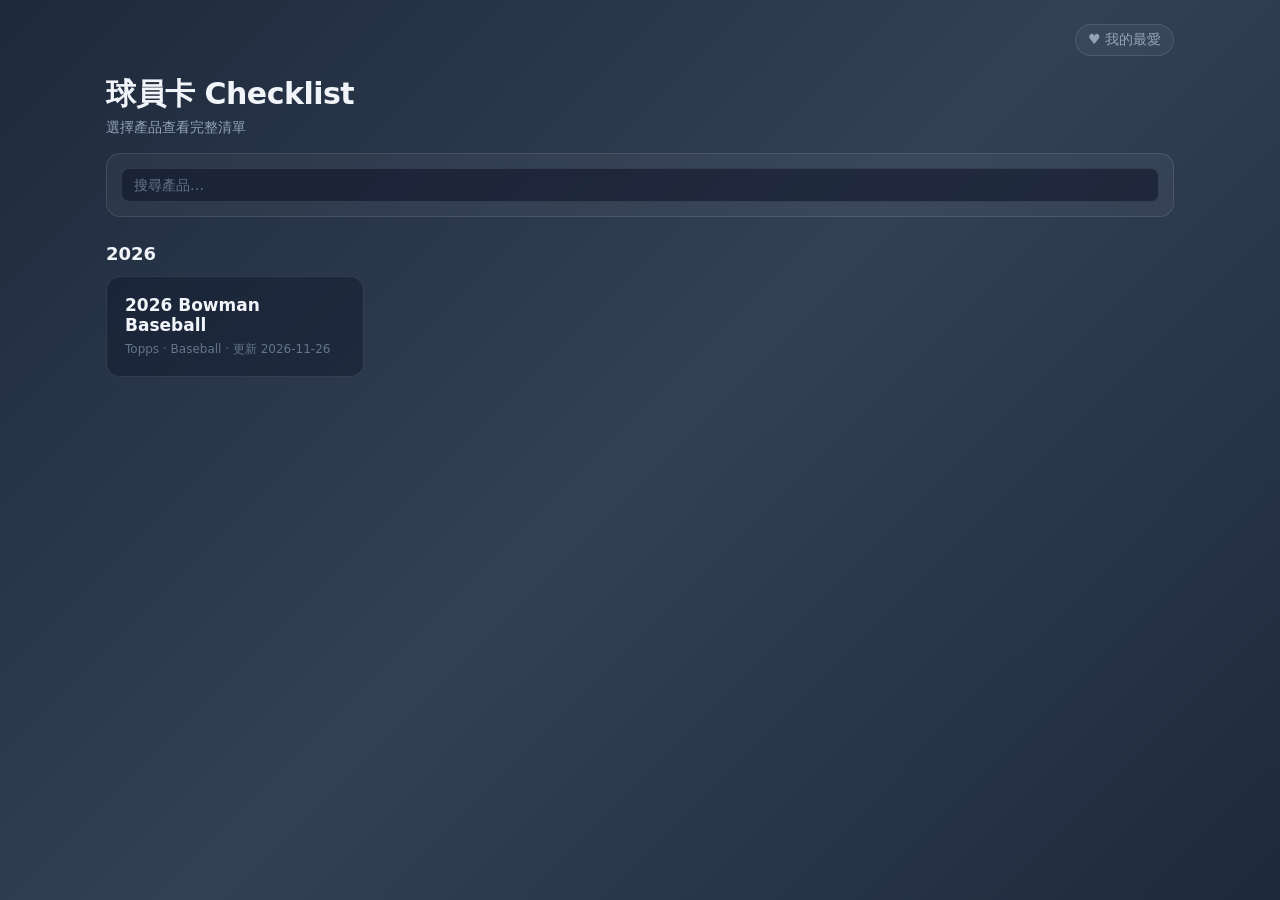
==== site/index.html @ 206b9f73 "Card checklist site and data Co-Authored-By: Claude Opus 5.5 <noreply@anthropic.com>" ====
<!DOCTYPE html>
<html lang="zh-TW">
<head>
<meta charset="UTF-8">
<meta name="viewport" content="width=device-width, initial-scale=1.0">
<title>Card Checklists</title>
<link rel="stylesheet" href="assets/app.css">
</head>
<body>
<div class="wrap">
  <nav class="topnav"><span class="sp"></span><a class="pill-link" href="favorites.html">♥ 我的最愛 <span id="favcount"></span></a></nav>
  <h1>球員卡 Checklist</h1>
  <div class="sub">選擇產品查看完整清單</div>
  <div class="panel"><input id="search" class="input" type="search" placeholder="搜尋產品…" style="width:100%"></div>
  <div id="list"></div>
</div>
<script src="assets/common.js"></script>
<script>
let PRODUCTS = [];
const $ = id => document.getElementById(id);
function render() {
  const q = playerKey($("search").value);
  const list = PRODUCTS.filter(p => playerKey(p.name + " " + (p.brand || "") + " " + (p.sport || "")).includes(q));
  const years = [...new Set(list.map(p => p.year))].sort((a, b) => b - a);
  $("list").innerHTML = list.length ? years.map(y => `<div class="section-title">${esc(y)}</div><div class="grid">${
    list.filter(p => p.year === y).map(p => `<a class="prod" href="checklist.html?p=${encodeURIComponent(p.slug)}">
      <h3>${esc(p.name)}</h3><p>${esc([p.brand, p.sport].filter(Boolean).join(" · "))}${p.updated ? " · 更新 " + esc(p.updated) : ""}</p></a>`).join("")
  }</div>`).join("") : `<div class="empty">沒有符合的產品</div>`;
}
function favCount() {
  const n = Object.keys(Fav.data.cards).length + Object.keys(Fav.data.players).length;
  $("favcount").textContent = n ? `(${n})` : "";
}
window.onFavsChanged = favCount;
$("search").addEventListener("input", render);
(async () => {
  favCount();
  try { PRODUCTS = (await loadJSON("products.json")).products; render(); }
  catch (e) { $("list").innerHTML = `<div class="empty">無法載入產品清單：${esc(e.message)}</div>`; }
})();
</script>
</body>
</html>
---- site/assets/app.css ----
:root {
  --bg1: #1e293b; --bg2: #334155;
  --text: #f1f5f9; --muted: #94a3b8; --dim: #64748b;
  --line: rgba(255,255,255,0.1); --panel: rgba(255,255,255,0.04);
  --accent: #6366f1; --rc: #f59e0b; --fav: #f43f5e; --star: #facc15;
}
* { margin: 0; padding: 0; box-sizing: border-box; }
body {
  font-family: -apple-system, BlinkMacSystemFont, 'Segoe UI', system-ui, sans-serif;
  background: linear-gradient(135deg, var(--bg1) 0%, var(--bg2) 50%, var(--bg1) 100%);
  background-attachment: fixed; min-height: 100vh; color: var(--text);
}
a { color: inherit; text-decoration: none; }
button, input, select { font-family: inherit; }
select option { background: var(--bg1); color: var(--text); }
input::placeholder { color: var(--dim); }
* { scrollbar-width: thin; scrollbar-color: #334155 transparent; }

.wrap { max-width: 1100px; margin: 0 auto; padding: 24px 16px 60px; }
.topnav { display: flex; gap: 8px; align-items: center; margin-bottom: 18px; font-size: 14px; color: var(--muted); flex-wrap: wrap; }
.topnav a:hover { color: var(--text); }
.topnav .sp { flex: 1; }
.pill-link { padding: 6px 12px; border-radius: 999px; border: 1px solid var(--line); background: var(--panel); }

h1 { font-size: 30px; font-weight: 800; letter-spacing: -0.5px; }
.sub { color: var(--muted); font-size: 14px; margin-top: 4px; }

.panel { background: var(--panel); border: 1px solid var(--line); border-radius: 14px; padding: 14px; margin: 16px 0; }
.row { display: flex; gap: 8px; flex-wrap: wrap; align-items: center; }
.row + .row { margin-top: 10px; }

.input, .select {
  background: rgba(15,23,42,0.6); border: 1px solid var(--line); color: var(--text);
  border-radius: 8px; padding: 8px 12px; font-size: 14px;
}
.input { flex: 1; min-width: 180px; }
.input:focus, .select:focus { outline: none; border-color: rgba(99,102,241,0.6); }

.btn {
  padding: 7px 14px; border-radius: 8px; border: 1px solid var(--line); background: var(--bg1);
  color: var(--muted); font-size: 13px; font-weight: 600; cursor: pointer; transition: all .15s;
}
.btn:hover { color: var(--text); }
.btn.on { background: var(--accent); color: #fff; border-color: transparent; }
.btn.on.rc { background: var(--rc); }
.btn.on.fav { background: var(--fav); }
.seg { display: flex; border-radius: 8px; overflow: hidden; border: 1px solid var(--line); }
.seg .btn { border: none; border-radius: 0; }

.pills { display: flex; gap: 6px; overflow-x: auto; padding-bottom: 2px; }
.pill {
  white-space: nowrap; padding: 4px 12px; border-radius: 999px; border: 1px solid var(--line);
  background: transparent; color: var(--muted); font-size: 12px; cursor: pointer;
}
.pill.on { background: rgba(99,102,241,0.25); color: #c7d2fe; border-color: rgba(99,102,241,0.5); }

.count { font-size: 13px; color: var(--dim); margin: 4px 0 12px; }
.count strong { color: var(--muted); }
.linkbtn { margin-left: 10px; padding: 2px 10px; border-radius: 999px; border: 1px solid var(--line); background: var(--panel); color: var(--dim); font-size: 11px; cursor: pointer; }

/* card rows */
.sethead { font-size: 13px; font-weight: 700; color: var(--muted); text-transform: uppercase; letter-spacing: .5px; margin: 18px 0 8px; display: flex; gap: 8px; align-items: baseline; }
.sethead small { color: var(--dim); font-weight: 500; text-transform: none; }
.cards { display: grid; gap: 6px; }
.card {
  display: grid; grid-template-columns: 76px 1fr auto auto; gap: 12px; align-items: center;
  padding: 10px 12px; border-radius: 10px; background: rgba(15,23,42,0.45);
  border: 1px solid var(--line); border-left: 4px solid var(--team, var(--accent));
}
.card.favplayer { box-shadow: inset 0 0 0 1px rgba(250,204,21,0.45); }
.no { font-family: ui-monospace, Consolas, monospace; font-size: 13px; color: var(--muted); overflow-wrap: anywhere; }
.who { min-width: 0; }
.player { font-weight: 650; font-size: 15px; display: flex; gap: 6px; align-items: center; flex-wrap: wrap; }
.meta { font-size: 12px; color: var(--dim); margin-top: 2px; }
.team { display: flex; align-items: center; gap: 6px; font-size: 12px; color: var(--muted); white-space: nowrap; }
.abbr { padding: 2px 7px; border-radius: 5px; font-weight: 700; font-size: 11px; color: #fff; background: var(--team, var(--accent)); }
.badge { font-size: 10px; font-weight: 800; padding: 1px 6px; border-radius: 4px; letter-spacing: .3px; }
.badge.rc { background: var(--rc); color: #1e1b06; }
.badge.first { background: #22d3ee; color: #062a30; }
.btn.on.first { background: #0891b2; }
.badge.tag { background: rgba(255,255,255,0.12); color: var(--muted); }
.icons { display: flex; gap: 2px; }
.icon {
  width: 34px; height: 34px; border-radius: 8px; border: none; background: transparent;
  cursor: pointer; font-size: 18px; line-height: 1; color: var(--dim); display: grid; place-items: center;
}
.icon:hover { background: rgba(255,255,255,0.06); }
.icon.heart.on { color: var(--fav); }
.icon.star.on { color: var(--star); }
.empty { text-align: center; color: var(--dim); padding: 40px 0; }

/* product grid */
.grid { display: grid; grid-template-columns: repeat(auto-fill, minmax(240px, 1fr)); gap: 12px; }
.prod { display: block; padding: 18px; border-radius: 14px; background: rgba(15,23,42,0.45); border: 1px solid var(--line); transition: border-color .15s, transform .15s; }
.prod:hover { border-color: rgba(99,102,241,0.6); transform: translateY(-2px); }
.prod h3 { font-size: 17px; }
.prod p { color: var(--dim); font-size: 12px; margin-top: 6px; }
.section-title { font-size: 18px; font-weight: 700; margin: 26px 0 12px; }

.toast { position: fixed; left: 50%; bottom: 24px; transform: translateX(-50%); background: #0f172a; border: 1px solid var(--line); padding: 10px 16px; border-radius: 10px; font-size: 13px; opacity: 0; transition: opacity .2s; pointer-events: none; }
.toast.show { opacity: 1; }
textarea.input { width: 100%; min-height: 90px; font-family: ui-monospace, Consolas, monospace; font-size: 12px; }

@media (max-width: 640px) {
  .wrap { padding: 16px 12px 48px; }
  h1 { font-size: 22px; }
  .card { grid-template-columns: 1fr auto; grid-template-areas: "who icons" "no team"; gap: 6px 10px; padding: 10px; }
  .card .who { grid-area: who; } .card .icons { grid-area: icons; }
  .card .no { grid-area: no; font-size: 12px; } .card .team { grid-area: team; justify-self: end; }
  .card .team .full { display: none; }
  .select { flex: 1 1 calc(50% - 4px); min-width: 0; }
  .input { min-width: 100%; }
}
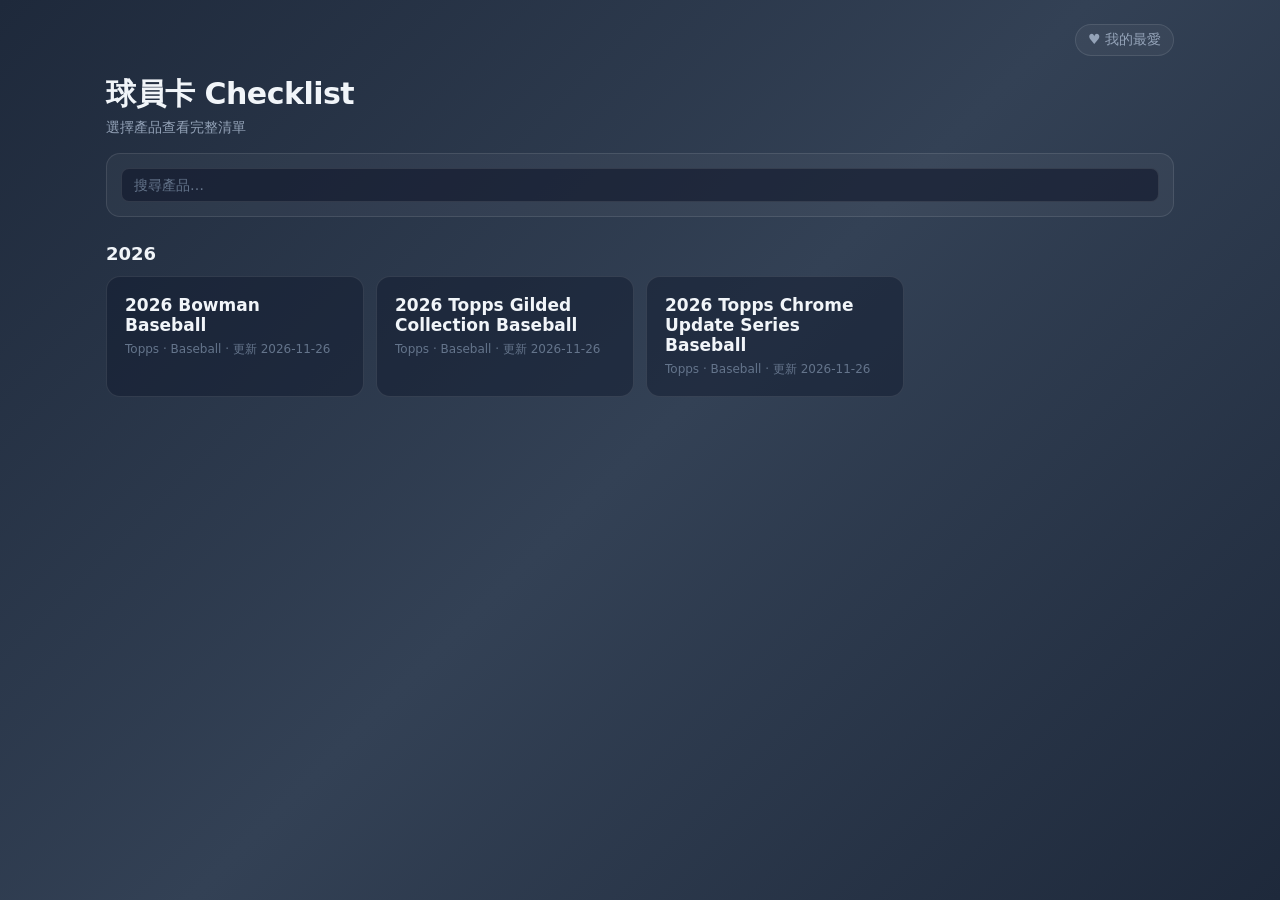
==== commit 7bb3af17: "Add optional Google Analytics 4 (off until a measurement ID is set in site/assets/config.js) Co-Auth" ====
--- a/site/index.html
+++ b/site/index.html
@@ -5,6 +5,8 @@
 <meta name="viewport" content="width=device-width, initial-scale=1.0">
 <title>Card Checklists</title>
 <link rel="stylesheet" href="assets/app.css">
+<script src="assets/config.js"></script>
+<script src="assets/analytics.js"></script>
 </head>
 <body>
 <div class="wrap">
--- a/site/assets/app.css
+++ b/site/assets/app.css
@@ -78,6 +78,9 @@
 .badge.rc { background: var(--rc); color: #1e1b06; }
 .badge.first { background: #22d3ee; color: #062a30; }
 .btn.on.first { background: #0891b2; }
+.badge.pulled { background: #f43f5e; color: #fff; }
+.btn.on.pulled { background: #e11d48; }
+.card.is-pulled .player, .card.is-pulled .no { opacity: .55; text-decoration: line-through; text-decoration-color: rgba(244,63,94,.7); }
 .badge.tag { background: rgba(255,255,255,0.12); color: var(--muted); }
 .icons { display: flex; gap: 2px; }
 .icon {
@@ -101,6 +104,60 @@
 .toast.show { opacity: 1; }
 textarea.input { width: 100%; min-height: 90px; font-family: ui-monospace, Consolas, monospace; font-size: 12px; }
 
+/* stats view */
+[hidden] { display: none !important; }
+.viewtoggle { display: inline-flex; margin-top: 14px; }
+.viewtoggle .btn { padding: 8px 20px; }
+.chips { display: flex; flex-wrap: wrap; gap: 8px; margin-bottom: 16px; }
+.chip { display: flex; align-items: center; gap: 8px; background: var(--panel); border: 1px solid var(--line); border-radius: 8px; padding: 8px 14px; }
+.chip span { font-size: 12px; color: var(--dim); white-space: nowrap; }
+.chip b { font-family: ui-monospace, Consolas, monospace; font-size: 16px; }
+.statgrid { display: grid; grid-template-columns: repeat(auto-fit, minmax(min(100%, 320px), 1fr)); gap: 14px; align-items: start; }
+.statbox { background: rgba(15,23,42,0.45); border: 1px solid var(--line); border-radius: 12px; padding: 16px; min-width: 0; }
+.stattitle { font-size: 11px; font-weight: 700; text-transform: uppercase; letter-spacing: 1px; color: var(--dim); margin-bottom: 12px; }
+.rank { margin-bottom: 4px; }
+.rankrow { display: flex; align-items: center; gap: 8px; padding: 5px 8px; border-radius: 6px; }
+.rankrow[data-toggle] { cursor: pointer; }
+.rankrow[data-toggle]:hover, .rank.open .rankrow { background: rgba(99,102,241,0.1); }
+.caret { font-size: 9px; color: var(--dim); width: 12px; text-align: center; flex-shrink: 0; transition: transform .2s; }
+.rank.open .caret { transform: rotate(90deg); color: #a5b4fc; }
+.rname { flex: 1; min-width: 0; font-size: 13px; overflow: hidden; text-overflow: ellipsis; white-space: nowrap; }
+.rcount { font-family: ui-monospace, Consolas, monospace; font-size: 12px; font-weight: 600; color: var(--muted); min-width: 26px; text-align: right; }
+.rank .abbr { min-width: 34px; text-align: center; flex-shrink: 0; }
+.bar { margin: 0 8px 2px 28px; height: 5px; border-radius: 3px; background: rgba(255,255,255,0.06); overflow: hidden; }
+.bar div { height: 100%; border-radius: 3px; transition: width .4s ease; }
+.cards.mini { margin: 6px 0 10px 20px; padding-left: 10px; border-left: 2px solid rgba(99,102,241,0.4); gap: 4px; }
+.cards.mini .card { padding: 6px 8px; grid-template-columns: 64px 1fr auto; }
+.cards.mini .card .team { display: none; }
+.icon.sm { width: 24px; height: 24px; font-size: 14px; }
+.morebtn { margin-top: 8px; width: 100%; padding: 8px 0; border: 1px dashed var(--line); border-radius: 6px; background: transparent; color: #a5b4fc; font-size: 12px; font-weight: 600; cursor: pointer; }
+
+/* team view */
+.hint { font-size: 12px; color: var(--dim); }
+.tablewrap { overflow-x: auto; border: 1px solid var(--line); border-radius: 12px; background: rgba(15,23,42,0.45); }
+.ttable { width: 100%; border-collapse: collapse; font-size: 13px; }
+.ttable th { position: sticky; top: 0; background: #1e293b; color: var(--muted); font-size: 11px; font-weight: 700; letter-spacing: .3px; text-align: right; padding: 10px 10px; cursor: pointer; white-space: nowrap; user-select: none; border-bottom: 1px solid var(--line); }
+.ttable th:hover { color: var(--text); }
+.ttable th.rc { color: var(--rc); } .ttable th.first { color: #22d3ee; }
+.ttable td { text-align: right; padding: 7px 10px; border-bottom: 1px solid rgba(255,255,255,0.05); font-family: ui-monospace, Consolas, monospace; white-space: nowrap; }
+.ttable td.rc { color: #fcd34d; } .ttable td.first { color: #67e8f9; }
+.ttable th.pulled { color: #fb7185; } .ttable td.pulled { color: #fda4af; }
+.chip b.pulled { color: #fb7185; }
+.ttable td.zero { color: #334155; }
+.ttable .tname { text-align: left; font-family: inherit; position: sticky; left: 0; background: #172033; min-width: 190px; }
+.ttable th.tname { background: #1e293b; z-index: 1; }
+.ttable tbody tr { cursor: pointer; }
+.ttable tbody tr:hover td { background: rgba(99,102,241,0.1); }
+.ttable .tname .abbr { display: inline-block; min-width: 38px; text-align: center; margin-right: 8px; }
+.tfull { font-weight: 600; }
+.tbar { height: 3px; margin-top: 5px; border-radius: 2px; background: rgba(255,255,255,0.05); overflow: hidden; }
+.tbar div { height: 100%; opacity: .8; }
+.ttable tfoot td { font-weight: 700; color: var(--muted); border-top: 1px solid var(--line); border-bottom: none; }
+.teamhead { display: flex; align-items: center; gap: 14px; margin-bottom: 14px; padding: 14px; border-radius: 12px; background: rgba(15,23,42,0.45); border: 1px solid var(--line); border-left: 5px solid var(--team); }
+.abbr.big { font-size: 16px; padding: 8px 12px; border-radius: 8px; }
+.tht { font-size: 20px; font-weight: 800; }
+.chip b.rc { color: var(--rc); } .chip b.first { color: #22d3ee; } .chip b { color: #a5b4fc; }
+
 @media (max-width: 640px) {
   .wrap { padding: 16px 12px 48px; }
   h1 { font-size: 22px; }
@@ -110,4 +167,10 @@
   .card .team .full { display: none; }
   .select { flex: 1 1 calc(50% - 4px); min-width: 0; }
   .input { min-width: 100%; }
+  .viewtoggle { display: flex; } .viewtoggle .btn { flex: 1; }
+  .cards.mini { margin-left: 4px; }
+  .cards.mini .card { grid-template-columns: 1fr auto; }
+  .ttable .tname { min-width: 120px; }
+  .ttable .tfull { display: none; }
+  .ttable td, .ttable th { padding: 7px 8px; }
 }
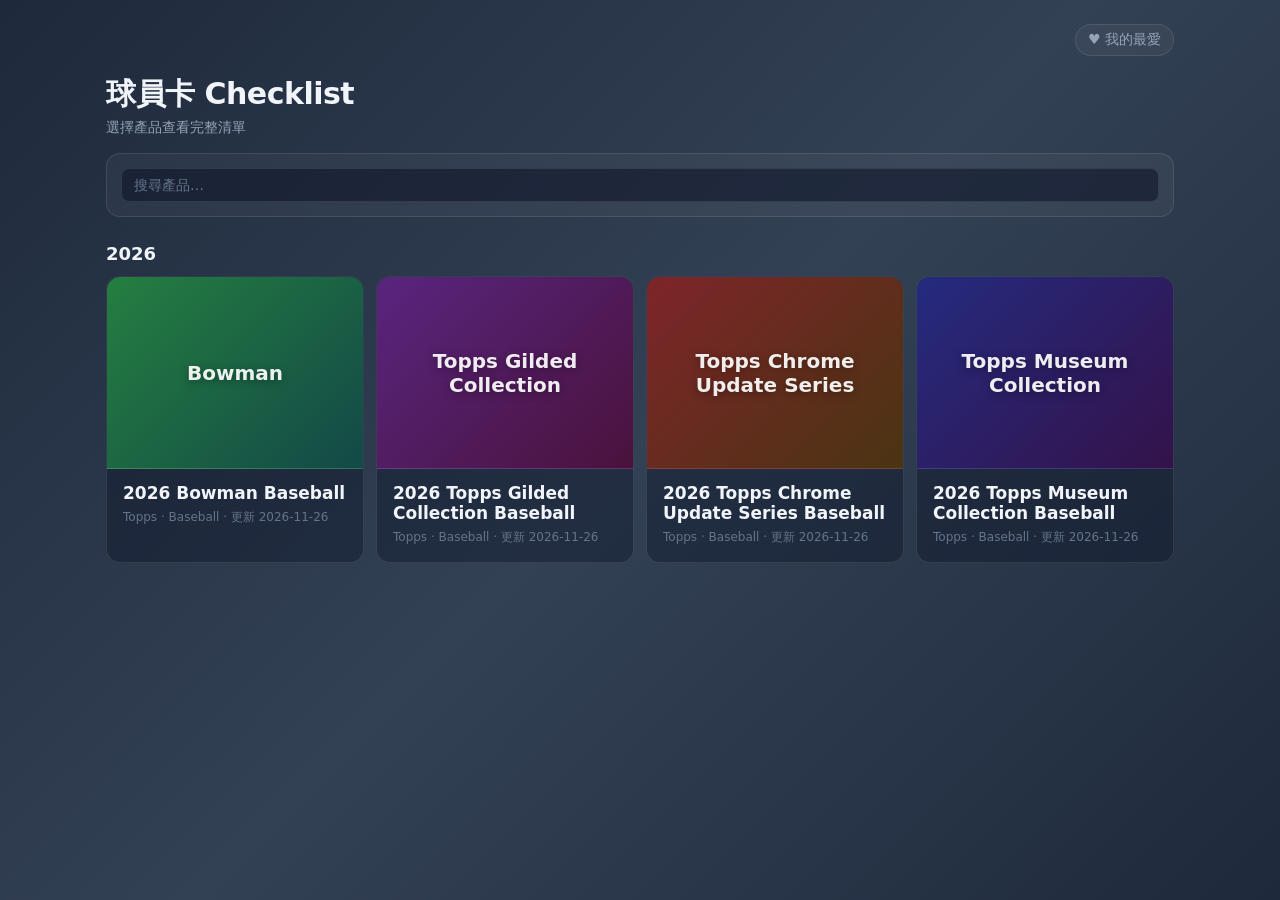
==== commit e5d2ca75: "Home page: product images (with placeholder art), two columns on phones; document order and image fi" ====
--- a/site/index.html
+++ b/site/index.html
@@ -26,9 +26,14 @@
   const years = [...new Set(list.map(p => p.year))].sort((a, b) => b - a);
   $("list").innerHTML = list.length ? years.map(y => `<div class="section-title">${esc(y)}</div><div class="grid">${
     list.filter(p => p.year === y).map(p => `<a class="prod" href="checklist.html?p=${encodeURIComponent(p.slug)}">
-      <h3>${esc(p.name)}</h3><p>${esc([p.brand, p.sport].filter(Boolean).join(" · "))}${p.updated ? " · 更新 " + esc(p.updated) : ""}</p></a>`).join("")
+      ${p.image ? `<img class="pimg" src="${esc(DATA_BASE + p.image)}?v=${esc(p.image_v || "")}" alt="${esc(p.name)}" loading="lazy">`
+                : `<div class="pimg none" style="--h:${hue(p.slug)}"><span>${esc(shortName(p.name))}</span></div>`}
+      <div class="pbody"><h3>${esc(p.name)}</h3><p>${esc([p.brand, p.sport].filter(Boolean).join(" · "))}${p.updated ? " · 更新 " + esc(p.updated) : ""}</p></div></a>`).join("")
   }</div>`).join("") : `<div class="empty">沒有符合的產品</div>`;
 }
+// Placeholder art for products without an image: a stable colour per product + short name.
+function hue(s) { let h = 0; for (const c of s) h = (h * 31 + c.charCodeAt(0)) % 360; return h; }
+function shortName(n) { return n.replace(/^\d{4}\s+/, "").replace(/\s+Baseball$/i, ""); }
 function favCount() {
   const n = Object.keys(Fav.data.cards).length + Object.keys(Fav.data.players).length;
   $("favcount").textContent = n ? `(${n})` : "";
--- a/site/assets/app.css
+++ b/site/assets/app.css
@@ -94,9 +94,14 @@
 
 /* product grid */
 .grid { display: grid; grid-template-columns: repeat(auto-fill, minmax(240px, 1fr)); gap: 12px; }
-.prod { display: block; padding: 18px; border-radius: 14px; background: rgba(15,23,42,0.45); border: 1px solid var(--line); transition: border-color .15s, transform .15s; }
+.prod { display: flex; flex-direction: column; overflow: hidden; padding: 0; border-radius: 14px; background: rgba(15,23,42,0.45); border: 1px solid var(--line); transition: border-color .15s, transform .15s; }
 .prod:hover { border-color: rgba(99,102,241,0.6); transform: translateY(-2px); }
 .prod h3 { font-size: 17px; }
+.prod .pbody { padding: 14px 16px 16px; }
+.pimg { display: block; width: 100%; aspect-ratio: 4 / 3; object-fit: cover; background: #0f172a; border-bottom: 1px solid var(--line); }
+.pimg.none { display: grid; place-items: center; padding: 16px; text-align: center;
+  background: linear-gradient(135deg, hsl(var(--h) 55% 32%), hsl(calc(var(--h) + 40) 60% 18%)); }
+.pimg.none span { font-weight: 800; font-size: 20px; line-height: 1.2; color: rgba(255,255,255,.92); text-shadow: 0 2px 8px rgba(0,0,0,.35); }
 .prod p { color: var(--dim); font-size: 12px; margin-top: 6px; }
 .section-title { font-size: 18px; font-weight: 700; margin: 26px 0 12px; }
 
@@ -168,6 +173,11 @@
   .select { flex: 1 1 calc(50% - 4px); min-width: 0; }
   .input { min-width: 100%; }
   .viewtoggle { display: flex; } .viewtoggle .btn { flex: 1; }
+  .grid { grid-template-columns: repeat(2, minmax(0, 1fr)); gap: 10px; }
+  .prod .pbody { padding: 10px 10px 12px; }
+  .prod h3 { font-size: 14px; }
+  .prod p { font-size: 11px; }
+  .pimg.none span { font-size: 15px; }
   .cards.mini { margin-left: 4px; }
   .cards.mini .card { grid-template-columns: 1fr auto; }
   .ttable .tname { min-width: 120px; }
